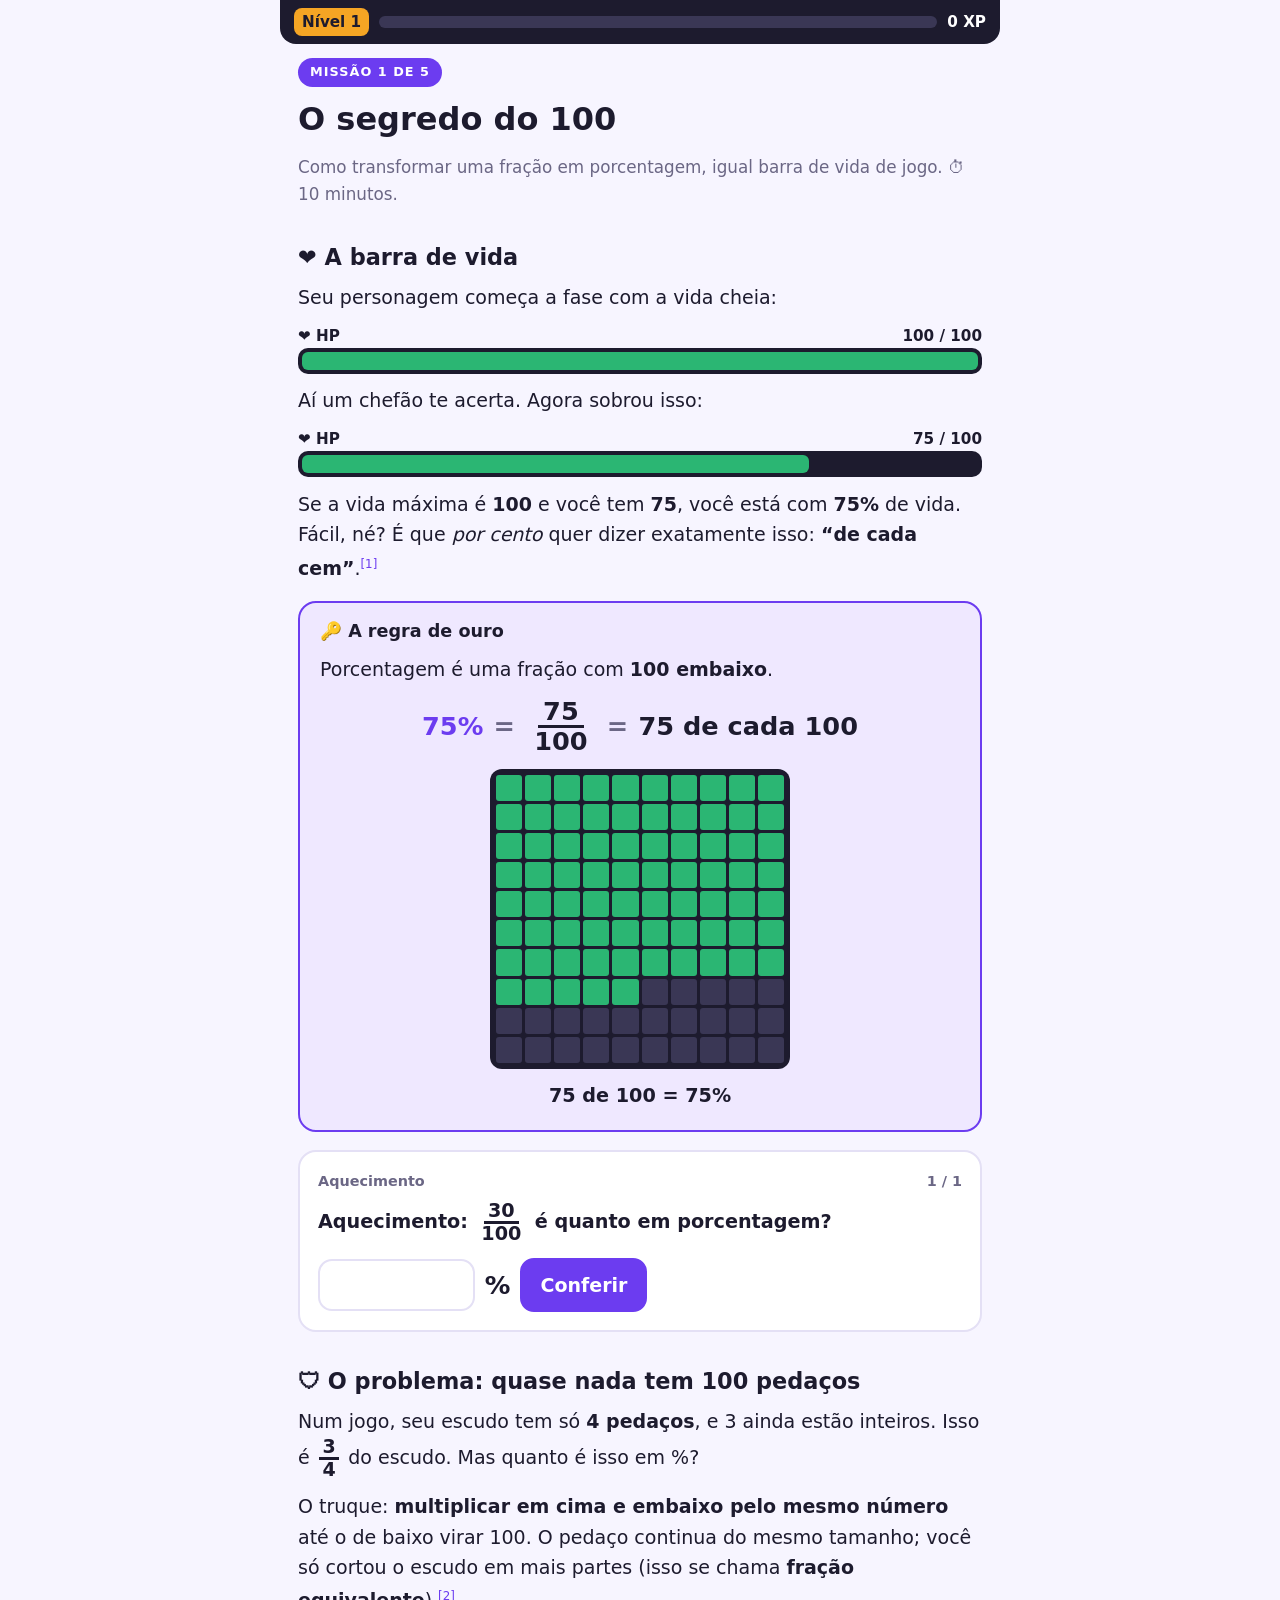
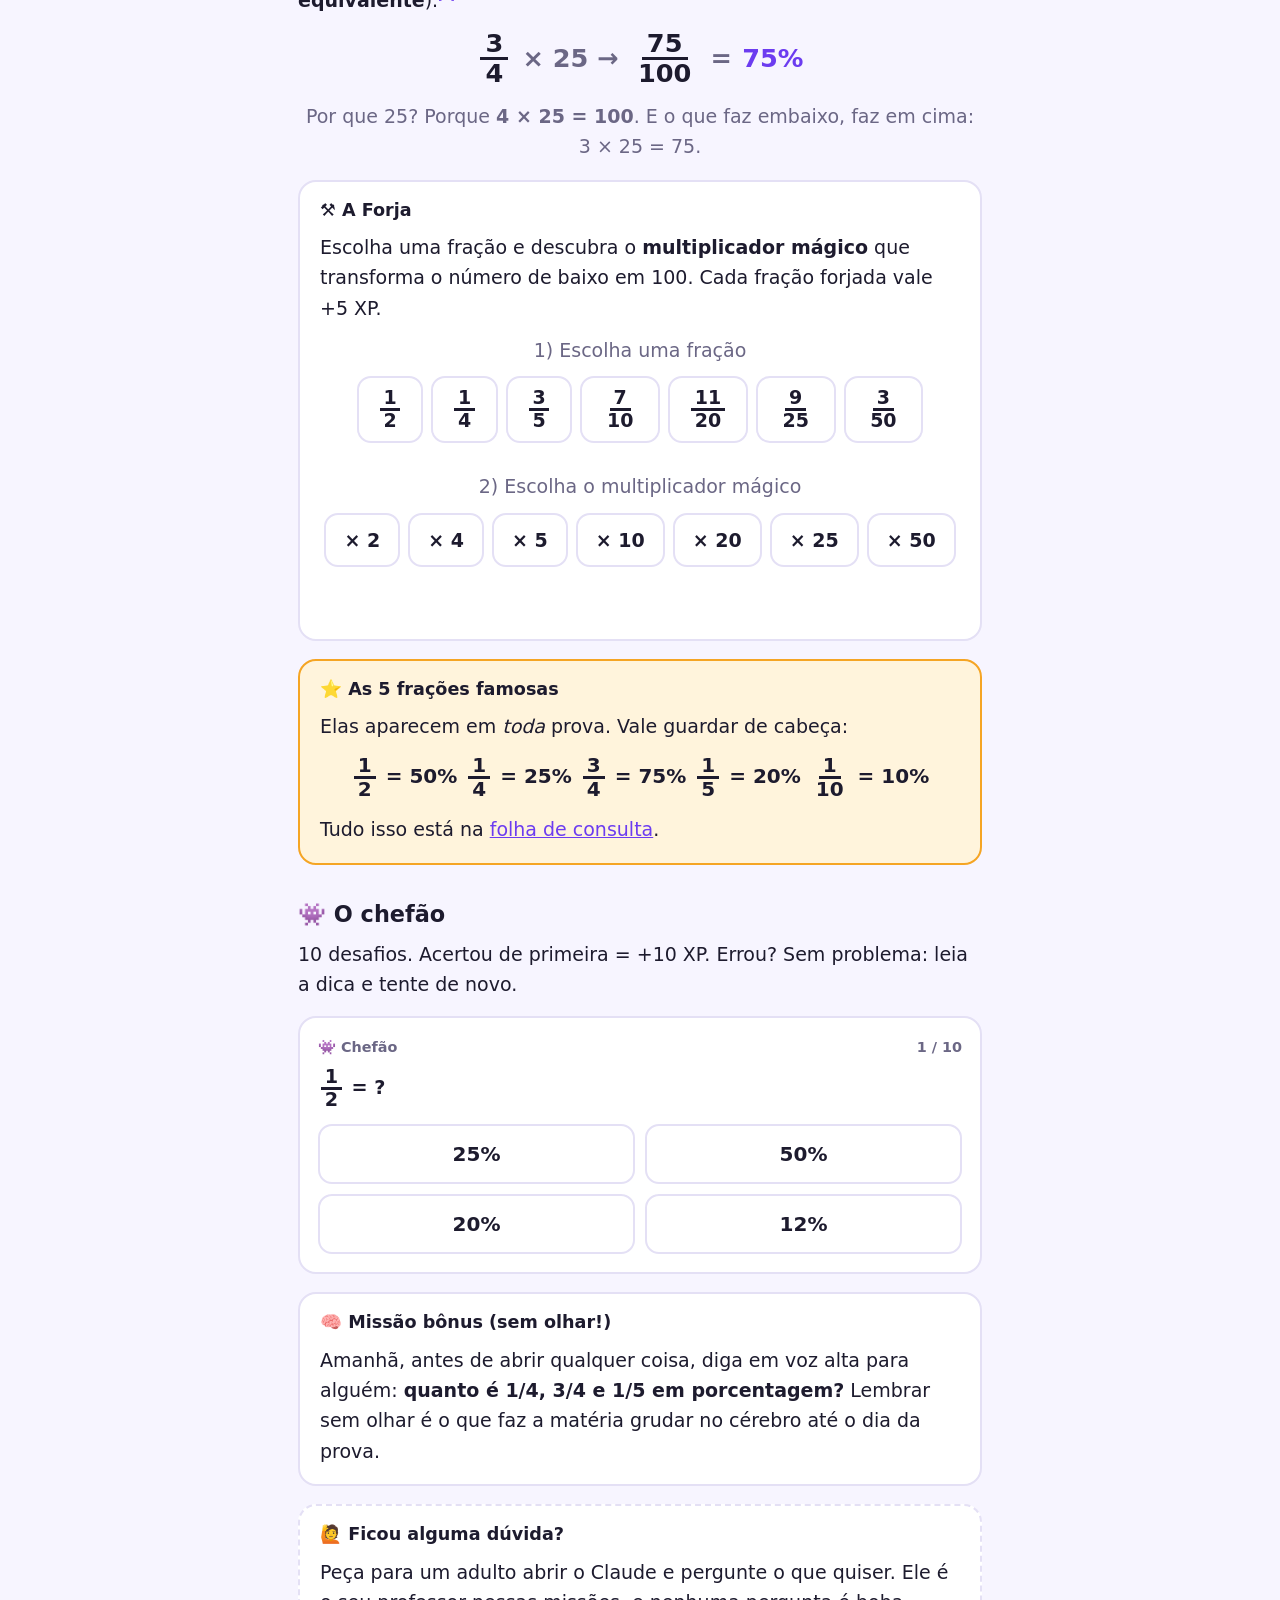
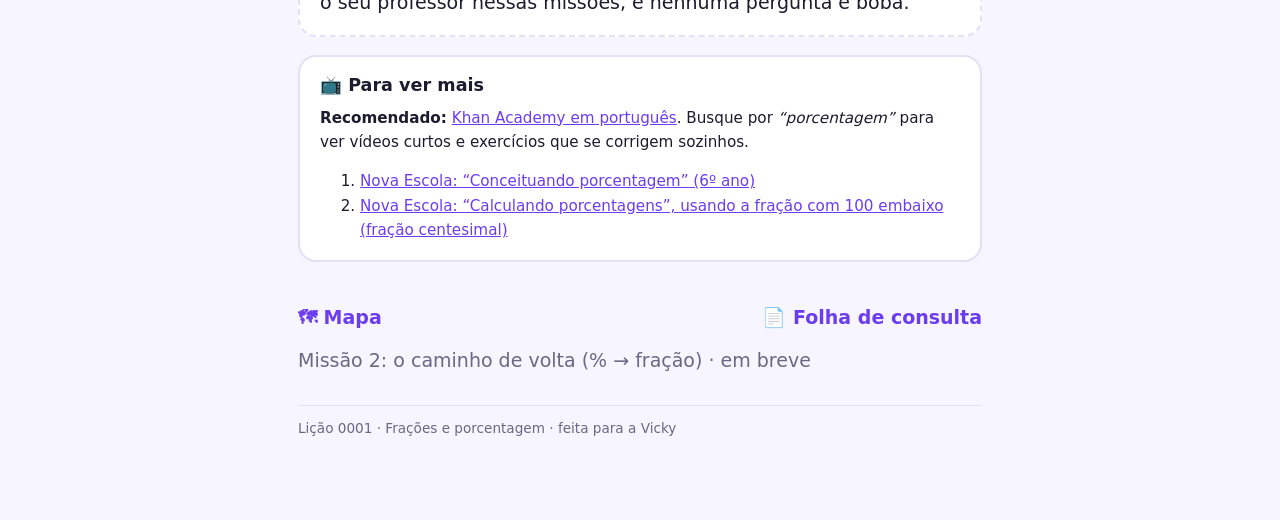
==== lessons/0001-o-segredo-do-100.html @ d9c15e46 "Missões de matemática: frações e porcentagem Página inicial com mapa das missões, Missão 1 (O segred" ====
<!DOCTYPE html>
<html lang="pt-BR">
<head>
<meta charset="utf-8">
<meta name="viewport" content="width=device-width, initial-scale=1">
<title>Missão 1 · O segredo do 100</title>
<link rel="icon" href="../assets/icon.svg" type="image/svg+xml">
<link rel="stylesheet" href="../assets/style.css">
<link rel="stylesheet" href="../assets/components.css">
<script src="../assets/xp.js"></script>
<script src="../assets/visuals.js"></script>
<script src="../assets/quiz.js"></script>
<script src="../assets/forja.js"></script>
</head>
<body>
<main>
  <div id="xp"></div>

  <span class="mission-tag">Missão 1 de 5</span>
  <h1>O segredo do 100</h1>
  <p class="subtitle">Como transformar uma fração em porcentagem, igual barra de vida de jogo. ⏱ 10 minutos.</p>

  <h2>❤ A barra de vida</h2>
  <p>Seu personagem começa a fase com a vida cheia:</p>
  <div id="hp-full"></div>
  <p>Aí um chefão te acerta. Agora sobrou isso:</p>
  <div id="hp-hit"></div>
  <p>Se a vida máxima é <strong>100</strong> e você tem <strong>75</strong>, você está com <strong>75%</strong> de vida. Fácil, né? É que <em>por cento</em> quer dizer exatamente isso: <strong>“de cada cem”</strong>.<sup class="cite"><a href="#fontes">[1]</a></sup></p>

  <div class="card key">
    <h3>🔑 A regra de ouro</h3>
    <p>Porcentagem é uma fração com <strong>100 embaixo</strong>.</p>
    <div class="eq"><span class="hl">75%</span><span class="op">=</span><span class="frac"><span>75</span><span>100</span></span><span class="op">=</span><span>75 de cada 100</span></div>
    <div id="grid-75"></div>
  </div>

  <div id="warmup"></div>

  <h2>🛡 O problema: quase nada tem 100 pedaços</h2>
  <p>Num jogo, seu escudo tem só <strong>4 pedaços</strong>, e 3 ainda estão inteiros. Isso é <span class="frac"><span>3</span><span>4</span></span> do escudo. Mas quanto é isso em %?</p>
  <p>O truque: <strong>multiplicar em cima e embaixo pelo mesmo número</strong> até o de baixo virar 100. O pedaço continua do mesmo tamanho; você só cortou o escudo em mais partes (isso se chama <strong>fração equivalente</strong>).<sup class="cite"><a href="#fontes">[2]</a></sup></p>
  <div class="eq">
    <span class="frac"><span>3</span><span>4</span></span>
    <span class="op">× 25 →</span>
    <span class="frac"><span>75</span><span>100</span></span>
    <span class="op">=</span><span class="hl">75%</span>
  </div>
  <p class="muted" style="text-align:center">Por que 25? Porque <strong>4 × 25 = 100</strong>. E o que faz embaixo, faz em cima: 3 × 25 = 75.</p>

  <div class="card">
    <h3>⚒ A Forja</h3>
    <p>Escolha uma fração e descubra o <strong>multiplicador mágico</strong> que transforma o número de baixo em 100. Cada fração forjada vale +5 XP.</p>
    <div id="forja"></div>
  </div>

  <div class="card tip">
    <h3>⭐ As 5 frações famosas</h3>
    <p>Elas aparecem em <em>toda</em> prova. Vale guardar de cabeça:</p>
    <div class="eq" style="font-size:1.25rem">
      <span><span class="frac"><span>1</span><span>2</span></span> = 50%</span>
      <span><span class="frac"><span>1</span><span>4</span></span> = 25%</span>
      <span><span class="frac"><span>3</span><span>4</span></span> = 75%</span>
      <span><span class="frac"><span>1</span><span>5</span></span> = 20%</span>
      <span><span class="frac"><span>1</span><span>10</span></span> = 10%</span>
    </div>
    <p>Tudo isso está na <a href="../reference/fracoes-e-porcentagem.html">folha de consulta</a>.</p>
  </div>

  <h2>👾 O chefão</h2>
  <p>10 desafios. Acertou de primeira = +10 XP. Errou? Sem problema: leia a dica e tente de novo.</p>
  <div id="boss"></div>

  <div class="card">
    <h3>🧠 Missão bônus (sem olhar!)</h3>
    <p>Amanhã, antes de abrir qualquer coisa, diga em voz alta para alguém: <strong>quanto é 1/4, 3/4 e 1/5 em porcentagem?</strong> Lembrar sem olhar é o que faz a matéria grudar no cérebro até o dia da prova.</p>
  </div>

  <div class="card ask">
    <h3>🙋 Ficou alguma dúvida?</h3>
    <p>Peça para um adulto abrir o Claude e pergunte o que quiser. Ele é o seu professor nessas missões, e nenhuma pergunta é boba.</p>
  </div>

  <div class="card source" id="fontes">
    <h3>📺 Para ver mais</h3>
    <p><strong>Recomendado:</strong> <a href="https://pt.khanacademy.org/">Khan Academy em português</a>. Busque por <em>“porcentagem”</em> para ver vídeos curtos e exercícios que se corrigem sozinhos.</p>
    <ol>
      <li><a href="https://novaescola.org.br/planos-de-aula/fundamental/6ano/matematica/conceituando-porcentagem/1283">Nova Escola: “Conceituando porcentagem” (6º ano)</a></li>
      <li><a href="https://novaescola.org.br/planos-de-aula/fundamental/6ano/matematica/calculando-porcentagem/1293">Nova Escola: “Calculando porcentagens”, usando a fração com 100 embaixo (fração centesimal)</a></li>
    </ol>
  </div>

  <nav class="lesson-nav">
    <a href="../index.html">🗺 Mapa</a>
    <a href="../reference/fracoes-e-porcentagem.html">📄 Folha de consulta</a>
    <span class="muted">Missão 2: o caminho de volta (% → fração) · em breve</span>
  </nav>

  <footer>Lição 0001 · Frações e porcentagem · feita para a Vicky</footer>
</main>

<script>
  const F = (a, b) => '<span class="frac"><span>' + a + '</span><span>' + b + '</span></span>';

  XP.mount(document.getElementById('xp'));
  HPBar.render(document.getElementById('hp-full'), 100, 100);
  HPBar.render(document.getElementById('hp-hit'), 75, 100);
  Grid100.render(document.getElementById('grid-75'), 75);

  Quiz.mount(document.getElementById('warmup'), [
    { text: 'Aquecimento: ' + F(30, 100) + ' é quanto em porcentagem?', input: true, answer: ['30'], suffix: '%',
      hint: 'Se já tem 100 embaixo, a porcentagem é o número de cima!',
      explain: '30 de cada 100 = 30%.', grid: 30 },
  ], { id: '0001-aquecimento', title: 'Aquecimento' });

  Forja.mount(document.getElementById('forja'), [[1, 2], [1, 4], [3, 5], [7, 10], [11, 20], [9, 25], [3, 50]]);

  Quiz.mount(document.getElementById('boss'), [
    { text: F(1, 2) + ' = ?', options: ['25%', '50%', '20%', '12%'], answer: 1,
      hint: '2 × 50 = 100. E em cima?', explain: '2 × 50 = 100, então 1 × 50 = 50 → 50%. Metade da vida!', grid: 50 },
    { text: F(3, 10) + ' = ?', input: true, answer: ['30'], suffix: '%',
      hint: '10 × 10 = 100. Faça a mesma coisa em cima.', explain: '3 × 10 = 30 → ' + F(30, 100) + ' = 30%.', grid: 30 },
    { text: F(3, 4) + ' = ?', options: ['75%', '34%', '70%', '43%'], answer: 0,
      hint: 'Cuidado: não é só juntar os números! 4 × 25 = 100.', explain: '4 × 25 = 100 e 3 × 25 = 75 → 75%.', grid: 75 },
    { text: F(2, 5) + ' = ?', input: true, answer: ['40'], suffix: '%',
      hint: '5 × 20 = 100.', explain: '2 × 20 = 40 → ' + F(40, 100) + ' = 40%.', grid: 40 },
    { text: 'Seu personagem tem <strong>20 corações</strong> e está com <strong>7</strong>. Quanto % de vida ele tem?', options: ['70%', '27%', '35%', '14%'], answer: 2,
      hint: 'A fração é ' + F(7, 20) + '. Quanto vezes 20 dá 100?', explain: F(7, 20) + ' × 5 → ' + F(35, 100) + ' = 35%.', grid: 35 },
    { text: F(9, 25) + ' = ?', input: true, answer: ['36'], suffix: '%',
      hint: '25 × 4 = 100.', explain: '9 × 4 = 36 → 36%.', grid: 36 },
    { text: 'Qual fração é igual a <strong>20%</strong>?', options: [F(1, 4), F(1, 5), F(2, 5), F(1, 2)], answer: 1,
      hint: 'Teste cada uma: qual delas, forjada até 100, dá 20 em cima?', explain: F(1, 5) + ' × 20 → ' + F(20, 100) + ' = 20%.', grid: 20 },
    { text: F(1, 4) + ' = ?', input: true, answer: ['25'], suffix: '%',
      hint: '4 × 25 = 100.', explain: 'Um quarto da barra = 25%.', grid: 25 },
    { text: 'Numa fase com <strong>50 baús</strong>, você abriu <strong>13</strong>. Que % dos baús você abriu?', options: ['13%', '63%', '50%', '26%'], answer: 3,
      hint: 'A fração é ' + F(13, 50) + '. 50 × 2 = 100.', explain: '13 × 2 = 26 → 26%.', grid: 26 },
    { text: 'Último golpe! ' + F(17, 20) + ' = ?', input: true, answer: ['85'], suffix: '%',
      hint: '20 × 5 = 100.', explain: '17 × 5 = 85 → 85%. Chefão derrotado! 🏆', grid: 85 },
  ], { id: '0001', title: '👾 Chefão' });
</script>
</body>
</html>
---- assets/style.css ----
/* Estilo compartilhado das lições da Vicky — tema "game", limpo e legível, feito para tablet. */
:root {
  --bg: #f7f5ff;
  --card: #ffffff;
  --ink: #1d1b2e;
  --muted: #6b6785;
  --line: #e4e0f5;
  --brand: #6c3cf0;       /* roxo "mana" */
  --brand-soft: #efe8ff;
  --hp: #2bb673;          /* verde vida */
  --hp-soft: #e3f7ec;
  --gold: #f5a524;        /* moedas / XP */
  --gold-soft: #fff4dc;
  --bad: #e5484d;
  --bad-soft: #fdecec;
  --radius: 18px;
  --font: "Segoe UI", system-ui, -apple-system, Roboto, "Helvetica Neue", Arial, sans-serif;
}

* { box-sizing: border-box; }
html { -webkit-text-size-adjust: 100%; }
body {
  margin: 0; background: var(--bg); color: var(--ink);
  font: 19px/1.6 var(--font);
}
main { max-width: 720px; margin: 0 auto; padding: 20px 18px 80px; }

h1, h2, h3 { line-height: 1.2; margin: 1.6em 0 .5em; }
h1 { font-size: 2rem; margin-top: .4em; }
h2 { font-size: 1.4rem; }
h3 { font-size: 1.1rem; }
p { margin: .6em 0; }
a { color: var(--brand); }
small, .muted { color: var(--muted); }
strong { font-weight: 700; }
.big { font-size: 1.6rem; font-weight: 800; }
.num { font-variant-numeric: tabular-nums; }

/* Cabeçalho da missão */
.mission-tag {
  display: inline-block; background: var(--brand); color: #fff;
  font-weight: 800; font-size: .8rem; letter-spacing: .08em; text-transform: uppercase;
  padding: 4px 12px; border-radius: 999px;
}
.subtitle { color: var(--muted); font-size: 1.05rem; margin-top: 0; }

/* Cartões */
.card {
  background: var(--card); border: 2px solid var(--line); border-radius: var(--radius);
  padding: 18px 20px; margin: 18px 0;
}
.card.key { border-color: var(--brand); background: var(--brand-soft); }
.card.tip { border-color: var(--gold); background: var(--gold-soft); }
.card.ask { border-style: dashed; }
.card > :first-child { margin-top: 0; }
.card > :last-child { margin-bottom: 0; }

/* Fração empilhada: <span class="frac"><span>3</span><span>4</span></span> */
.frac {
  display: inline-flex; flex-direction: column; align-items: center;
  vertical-align: middle; font-weight: 800; line-height: 1.05; margin: 0 .15em;
}
.frac > span:first-child { border-bottom: 3px solid currentColor; padding: 0 .2em; }
.frac > span:last-child { padding: 0 .2em; }

/* Equação em destaque */
.eq {
  display: flex; flex-wrap: wrap; align-items: center; justify-content: center; gap: .4em;
  font-size: 1.6rem; font-weight: 800; margin: 14px 0;
}
.eq .op { color: var(--muted); font-weight: 600; }
.eq .hl { color: var(--brand); }

/* Botões */
button, .btn {
  font: inherit; font-weight: 700; cursor: pointer;
  min-height: 52px; padding: 10px 18px; border-radius: 14px;
  border: 2px solid var(--line); background: var(--card); color: var(--ink);
  touch-action: manipulation; -webkit-tap-highlight-color: transparent;
}
button:active { transform: scale(.97); }
button.primary { background: var(--brand); border-color: var(--brand); color: #fff; }
button:disabled { opacity: .55; cursor: default; transform: none; }

input.answer {
  font: inherit; font-size: 1.4rem; font-weight: 800; text-align: center;
  width: 7em; min-height: 52px; border-radius: 14px; border: 2px solid var(--line); padding: 6px 10px;
}
input.answer:focus { outline: 3px solid var(--brand-soft); border-color: var(--brand); }

/* Navegação entre lições */
nav.lesson-nav { display: flex; justify-content: space-between; gap: 12px; margin-top: 40px; flex-wrap: wrap; }
nav.lesson-nav a { font-weight: 700; text-decoration: none; }

/* Fonte recomendada / rodapé */
.source { font-size: .95rem; }
footer { margin-top: 30px; color: var(--muted); font-size: .85rem; border-top: 1px solid var(--line); padding-top: 12px; }
sup.cite a { text-decoration: none; font-size: .75em; }

@media (max-width: 480px) {
  body { font-size: 18px; }
  h1 { font-size: 1.6rem; }
  .eq { font-size: 1.35rem; }
}

@media print {
  body { background: #fff; font-size: 12pt; }
  .no-print, button, .xp-hud { display: none !important; }
  .card { break-inside: avoid; border-width: 1px; }
  a { color: inherit; }
}
---- assets/components.css ----
/* Componentes de jogo: XP HUD, grade 10x10, barra de HP, quiz, forja. */

/* ---------- XP HUD ---------- */
.xp-hud {
  position: sticky; top: 0; z-index: 10;
  display: flex; align-items: center; gap: 10px;
  background: var(--ink); color: #fff; padding: 8px 14px; border-radius: 0 0 16px 16px;
  font-weight: 800; font-size: .95rem; margin: -20px -18px 10px;
}
.xp-hud .lvl { background: var(--gold); color: var(--ink); border-radius: 8px; padding: 2px 8px; }
.xp-hud .bar { flex: 1; height: 12px; background: #3a3755; border-radius: 99px; overflow: hidden; }
.xp-hud .bar > i { display: block; height: 100%; background: var(--gold); width: 0; transition: width .5s; }
.xp-pop {
  position: fixed; left: 50%; top: 70px; transform: translateX(-50%);
  background: var(--gold); color: var(--ink); font-weight: 900; padding: 8px 16px; border-radius: 99px;
  animation: xp-pop 1.2s ease forwards; pointer-events: none; z-index: 20;
}
@keyframes xp-pop { 0% { opacity: 0; transform: translate(-50%, 10px); } 20% { opacity: 1; transform: translate(-50%, 0); } 100% { opacity: 0; transform: translate(-50%, -30px); } }

/* ---------- Grade 10x10 (inventário de 100 slots) ---------- */
.grid100 {
  display: grid; grid-template-columns: repeat(10, 1fr); gap: 3px;
  width: min(100%, 300px); aspect-ratio: 1; margin: 12px auto;
  padding: 6px; background: var(--ink); border-radius: 12px;
}
.grid100 > i { background: #3a3755; border-radius: 3px; transition: background .25s; }
.grid100 > i.on { background: var(--hp); }
.grid100 > i.on.alt { background: var(--gold); }
.grid100-label { text-align: center; font-weight: 800; font-size: 1.2rem; }

/* ---------- Barra de HP ---------- */
.hpbar { margin: 10px 0; }
.hpbar .track { height: 26px; background: var(--ink); border-radius: 10px; padding: 4px; }
.hpbar .fill { height: 100%; background: var(--hp); border-radius: 6px; transition: width .6s; }
.hpbar .fill.low { background: var(--bad); }
.hpbar .cap { display: flex; justify-content: space-between; font-weight: 800; font-size: .95rem; }

/* ---------- Quiz ---------- */
.quiz .q { background: var(--card); border: 2px solid var(--line); border-radius: var(--radius); padding: 18px; margin: 16px 0; }
.quiz .q-head { display: flex; justify-content: space-between; color: var(--muted); font-weight: 700; font-size: .9rem; }
.quiz .q-text { font-size: 1.2rem; font-weight: 700; margin: 8px 0 14px; }
.quiz .opts { display: grid; grid-template-columns: 1fr 1fr; gap: 10px; }
.quiz .opts button { font-size: 1.25rem; min-height: 60px; }
.quiz .opts button.right { background: var(--hp-soft); border-color: var(--hp); }
.quiz .opts button.wrong { background: var(--bad-soft); border-color: var(--bad); }
.quiz .input-row { display: flex; gap: 10px; align-items: center; flex-wrap: wrap; }
.quiz .feedback { margin-top: 12px; border-radius: 12px; padding: 10px 14px; display: none; }
.quiz .feedback.show { display: block; }
.quiz .feedback.ok { background: var(--hp-soft); }
.quiz .feedback.no { background: var(--bad-soft); }
.quiz .next { margin-top: 12px; }
.quiz .result { text-align: center; }
.quiz .result .stars { font-size: 2.4rem; letter-spacing: .1em; }

/* ---------- Forja de frações ---------- */
.forja .pick { display: flex; flex-wrap: wrap; gap: 8px; justify-content: center; }
.forja .pick button.sel { background: var(--brand); color: #fff; border-color: var(--brand); }
.forja .mults { display: flex; flex-wrap: wrap; gap: 8px; justify-content: center; margin-top: 8px; }
.forja .msg { text-align: center; font-weight: 700; min-height: 1.6em; }
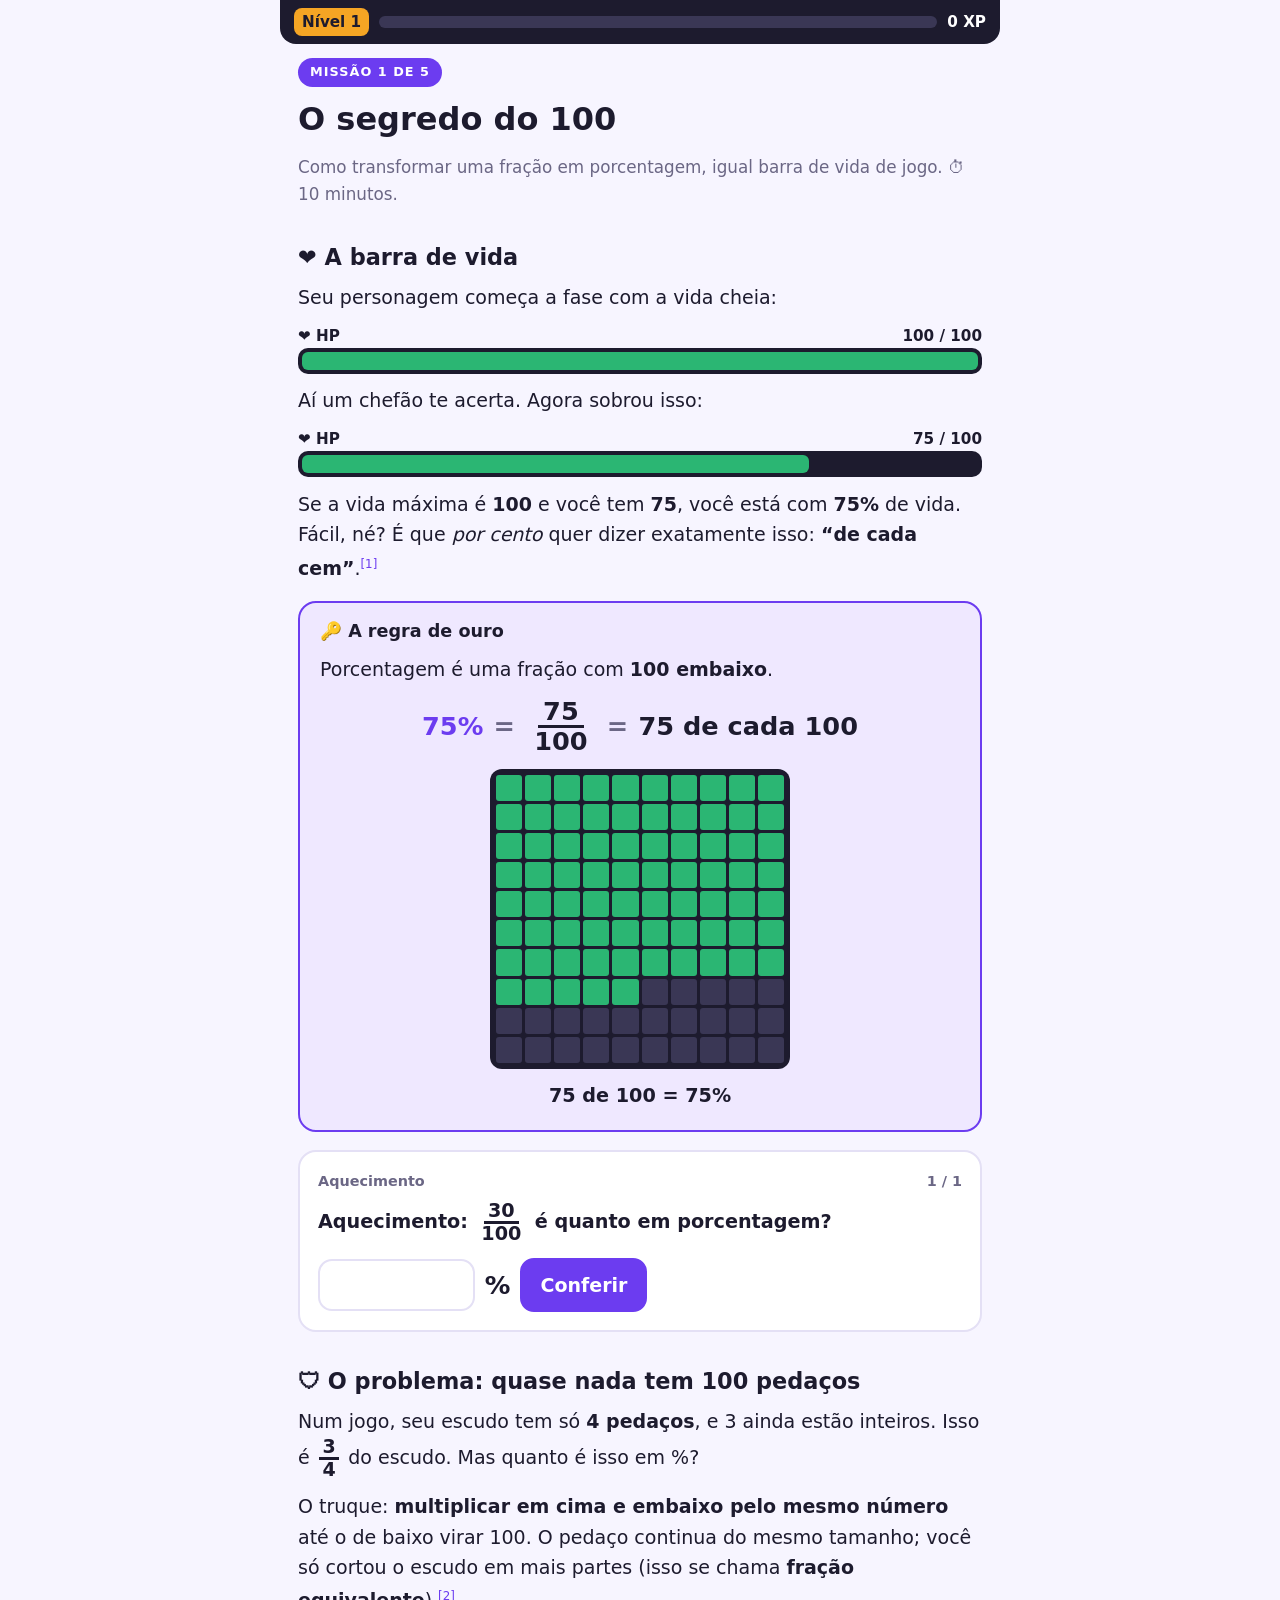
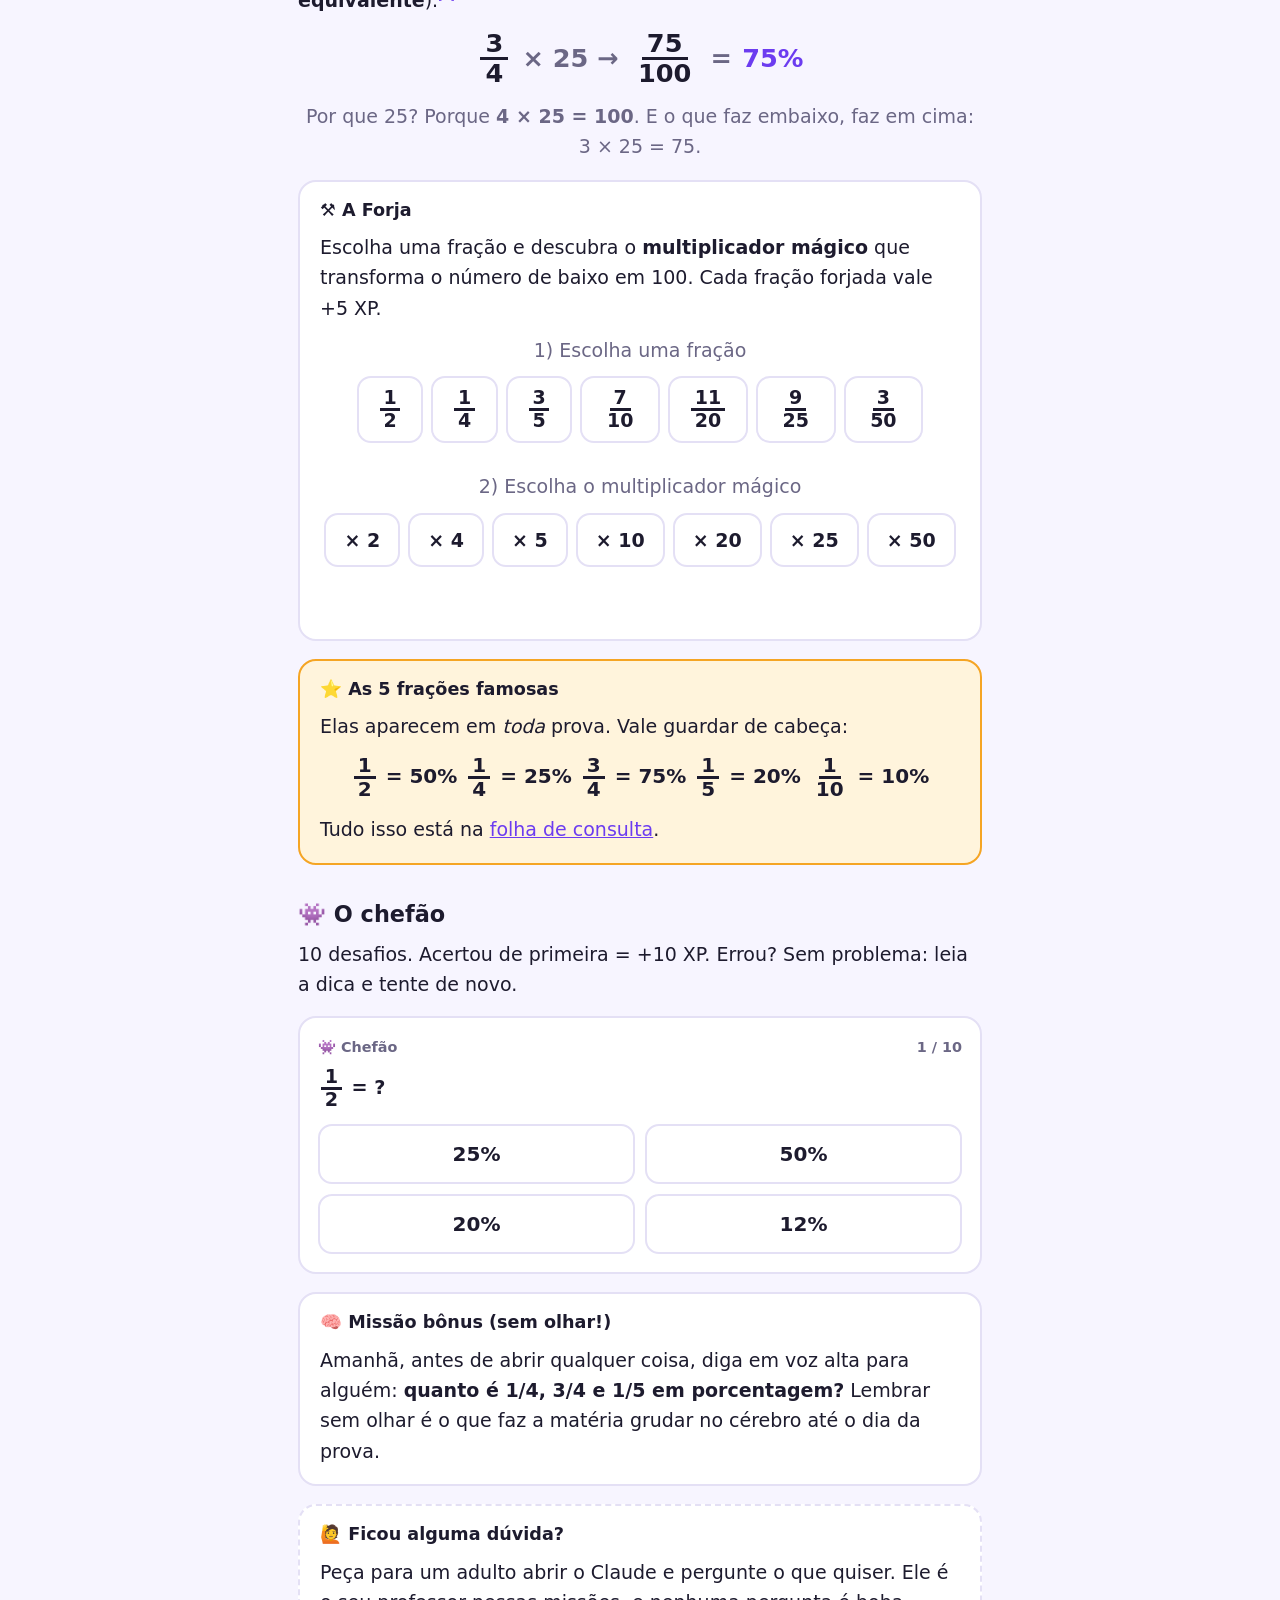
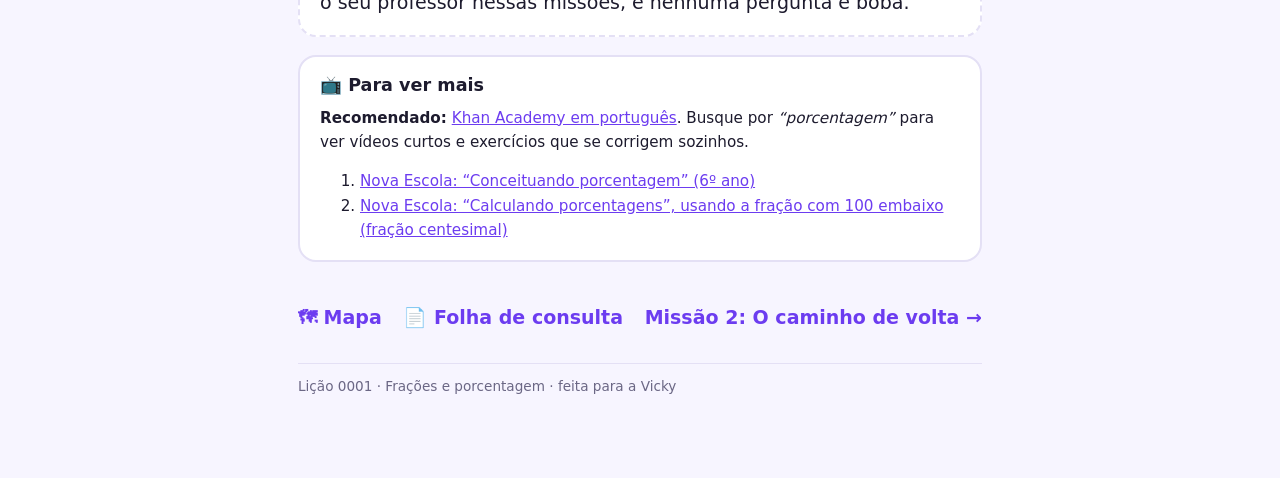
==== commit c4463dc4: "Missão 2: O caminho de volta (porcentagem → fração) Encolhedor interativo, quiz com resposta em fraç" ====
--- a/lessons/0001-o-segredo-do-100.html
+++ b/lessons/0001-o-segredo-do-100.html
@@ -92,7 +92,7 @@
   <nav class="lesson-nav">
     <a href="../index.html">🗺 Mapa</a>
     <a href="../reference/fracoes-e-porcentagem.html">📄 Folha de consulta</a>
-    <span class="muted">Missão 2: o caminho de volta (% → fração) · em breve</span>
+    <a href="0002-o-caminho-de-volta.html">Missão 2: O caminho de volta →</a>
   </nav>
 
   <footer>Lição 0001 · Frações e porcentagem · feita para a Vicky</footer>
--- a/assets/components.css
+++ b/assets/components.css
@@ -57,3 +57,13 @@
 .forja .pick button.sel { background: var(--brand); color: #fff; border-color: var(--brand); }
 .forja .mults { display: flex; flex-wrap: wrap; gap: 8px; justify-content: center; margin-top: 8px; }
 .forja .msg { text-align: center; font-weight: 700; min-height: 1.6em; }
+
+/* Entrada de fração: duas caixas empilhadas com o traço no meio */
+.quiz .frac-input { display: inline-flex; flex-direction: column; align-items: center; gap: 6px; }
+.quiz .frac-input input { width: 4.2em; }
+.quiz .frac-input input:first-child { border-bottom: 4px solid var(--ink); }
+
+/* ---------- Encolhedor ---------- */
+.encolhedor .divs { display: flex; flex-wrap: wrap; gap: 8px; justify-content: center; margin-top: 8px; }
+.encolhedor .msg { text-align: center; font-weight: 700; min-height: 1.6em; }
+.encolhedor .trail { text-align: center; color: var(--muted); font-weight: 700; min-height: 1.4em; }
